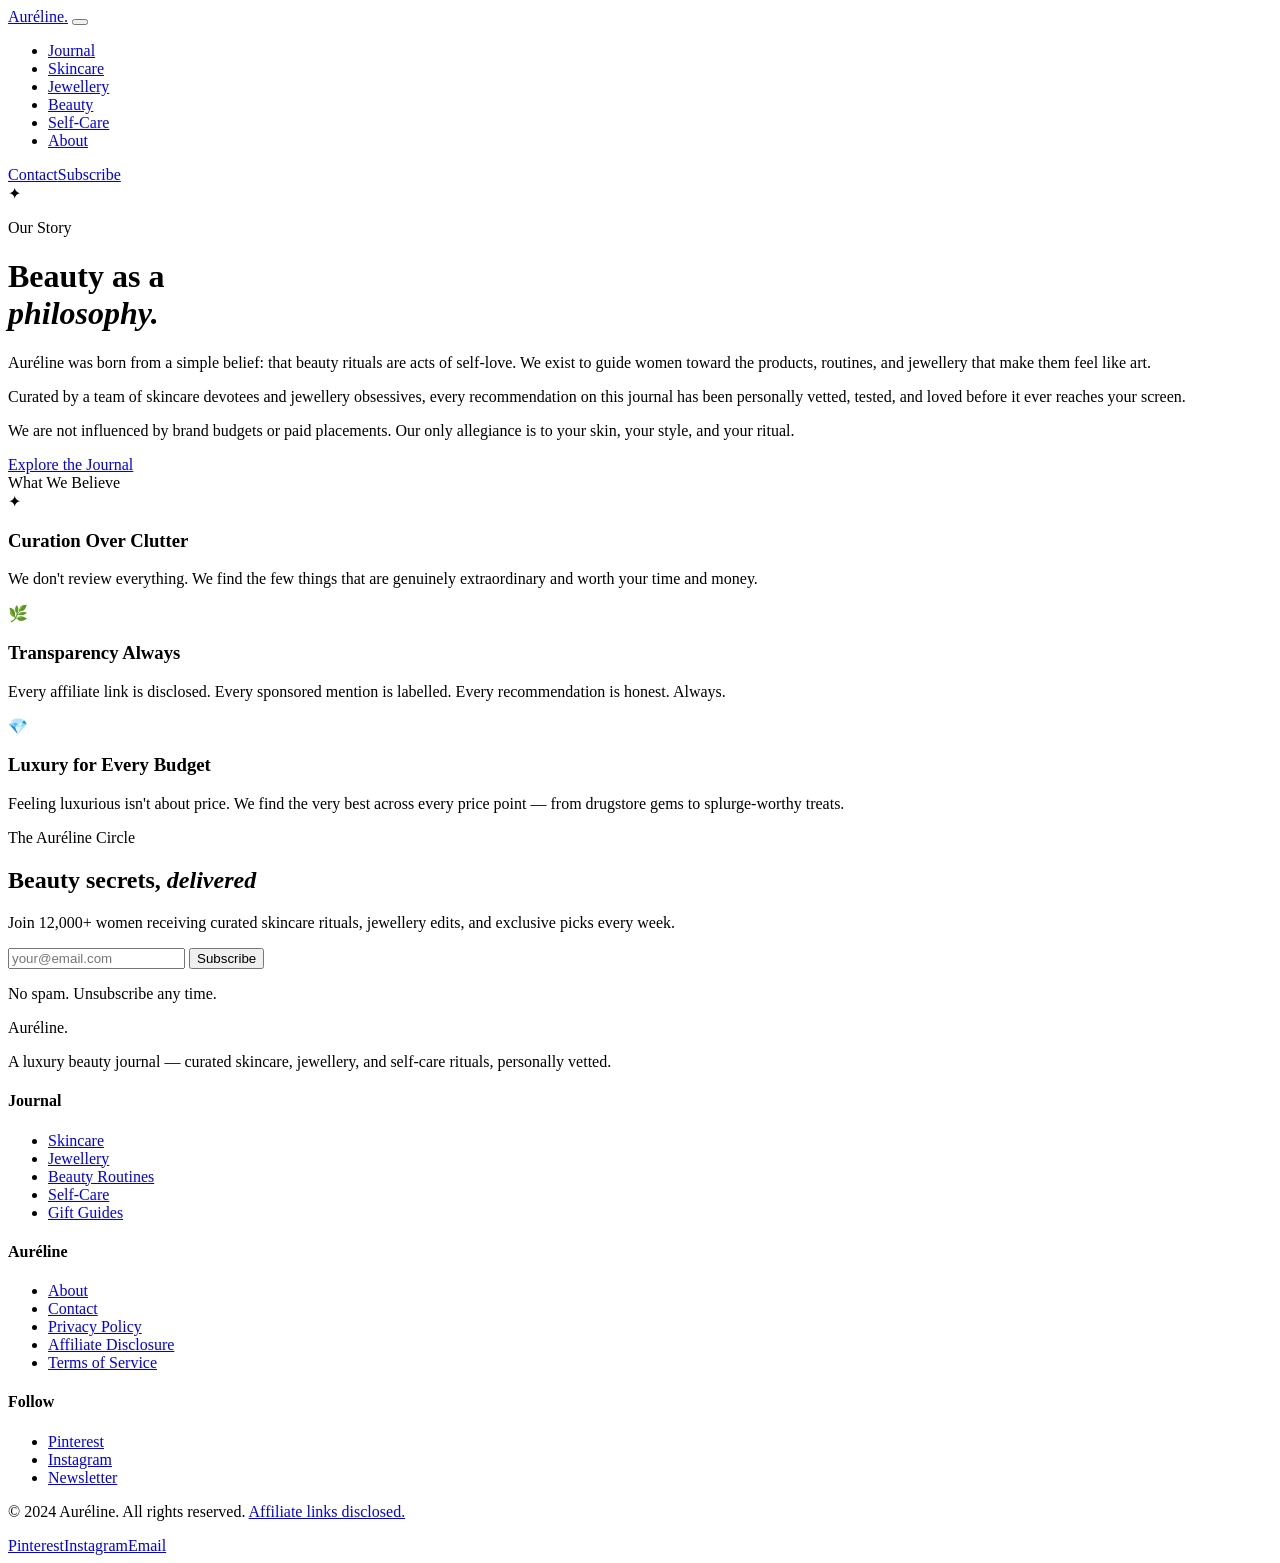
==== about.html @ 383e80b3 "Add files via upload" ====
<!DOCTYPE html>
<html lang="en">
<head>
  <meta charset="UTF-8" /><meta name="viewport" content="width=device-width, initial-scale=1.0" />
  <title>About — Auréline</title>
  <meta name="description" content="The story behind Auréline — a luxury beauty journal built on honesty, curation, and the belief that skincare is self-love." />
  <link rel="preconnect" href="https://fonts.googleapis.com" /><link rel="preconnect" href="https://fonts.gstatic.com" crossorigin />
  <link href="https://fonts.googleapis.com/css2?family=Cormorant+Garamond:ital,wght@0,300;0,400;0,500;1,300;1,400&family=Jost:wght@300;400;500&display=swap" rel="stylesheet" />
  <link rel="icon" href="/images/favicon.svg" type="image/svg+xml" />
  <link rel="stylesheet" href="/css/style.css" />
</head>
<body>
  <nav id="navbar"><div class="nav-inner">
    <a class="nav-logo" href="/">Auréline<span>.</span></a>
    <button class="nav-hamburger" id="hamburger" aria-label="Open menu" aria-expanded="false"><span></span><span></span><span></span></button>
    <ul class="nav-links" id="nav-links">
      <li><a href="/blog.html">Journal</a></li><li><a href="/category-skincare.html">Skincare</a></li>
      <li><a href="/category-jewellery.html">Jewellery</a></li><li><a href="/category-beauty.html">Beauty</a></li>
      <li><a href="/category-selfcare.html">Self-Care</a></li><li><a href="/about.html">About</a></li>
    </ul>
    <div class="nav-right"><a href="/contact.html" class="nav-link-text">Contact</a><a href="#newsletter" class="btn-gold">Subscribe</a></div>
  </div></nav>

  <div class="about-hero">
    <div class="about-img">✦</div>
    <div class="about-text">
      <p class="eyebrow">Our Story</p>
      <h1>Beauty as a<br><em>philosophy.</em></h1>
      <p>Auréline was born from a simple belief: that beauty rituals are acts of self-love. We exist to guide women toward the products, routines, and jewellery that make them feel like art.</p>
      <p>Curated by a team of skincare devotees and jewellery obsessives, every recommendation on this journal has been personally vetted, tested, and loved before it ever reaches your screen.</p>
      <p>We are not influenced by brand budgets or paid placements. Our only allegiance is to your skin, your style, and your ritual.</p>
      <a href="/blog.html" class="btn-gold" style="margin-top:8px;">Explore the Journal</a>
    </div>
  </div>

  <div class="divider"><div class="divider-line"></div><span class="divider-text">What We Believe</span><div class="divider-line"></div></div>

  <div class="values-grid">
    <div class="value-card">
      <span class="value-icon">✦</span>
      <h3>Curation Over Clutter</h3>
      <p>We don't review everything. We find the few things that are genuinely extraordinary and worth your time and money.</p>
    </div>
    <div class="value-card">
      <span class="value-icon">🌿</span>
      <h3>Transparency Always</h3>
      <p>Every affiliate link is disclosed. Every sponsored mention is labelled. Every recommendation is honest. Always.</p>
    </div>
    <div class="value-card">
      <span class="value-icon">💎</span>
      <h3>Luxury for Every Budget</h3>
      <p>Feeling luxurious isn't about price. We find the very best across every price point — from drugstore gems to splurge-worthy treats.</p>
    </div>
  </div>

  <section class="newsletter" id="newsletter">
    <p class="eyebrow">The Auréline Circle</p>
    <h2>Beauty secrets, <em>delivered</em></h2>
    <p>Join 12,000+ women receiving curated skincare rituals, jewellery edits, and exclusive picks every week.</p>
    <form class="newsletter-form" onsubmit="handleSubscribe(event)">
      <input type="email" placeholder="your@email.com" required aria-label="Email address" />
      <button type="submit">Subscribe</button>
    </form>
    <p class="newsletter-fine">No spam. Unsubscribe any time.</p>
  </section>

  <footer>
    <div class="footer-grid">
      <div class="footer-brand"><p class="footer-logo">Auréline<span>.</span></p><p>A luxury beauty journal — curated skincare, jewellery, and self-care rituals, personally vetted.</p></div>
      <div class="footer-col"><h4>Journal</h4><ul><li><a href="/category-skincare.html">Skincare</a></li><li><a href="/category-jewellery.html">Jewellery</a></li><li><a href="/category-beauty.html">Beauty Routines</a></li><li><a href="/category-selfcare.html">Self-Care</a></li><li><a href="/category-gifts.html">Gift Guides</a></li></ul></div>
      <div class="footer-col"><h4>Auréline</h4><ul><li><a href="/about.html">About</a></li><li><a href="/contact.html">Contact</a></li><li><a href="/privacy.html">Privacy Policy</a></li><li><a href="/disclosure.html">Affiliate Disclosure</a></li><li><a href="/terms.html">Terms of Service</a></li></ul></div>
      <div class="footer-col"><h4>Follow</h4><ul><li><a href="https://pinterest.com" target="_blank" rel="noopener">Pinterest</a></li><li><a href="https://instagram.com" target="_blank" rel="noopener">Instagram</a></li><li><a href="#newsletter">Newsletter</a></li></ul></div>
    </div>
    <div class="footer-bottom">
      <p>© 2024 Auréline. All rights reserved. <a href="/disclosure.html">Affiliate links disclosed.</a></p>
      <div class="footer-social"><a href="https://pinterest.com" target="_blank" rel="noopener">Pinterest</a><a href="https://instagram.com" target="_blank" rel="noopener">Instagram</a><a href="mailto:hello@aureline.com">Email</a></div>
    </div>
  </footer>
  <script src="/js/main.js"></script>
</body>
</html>
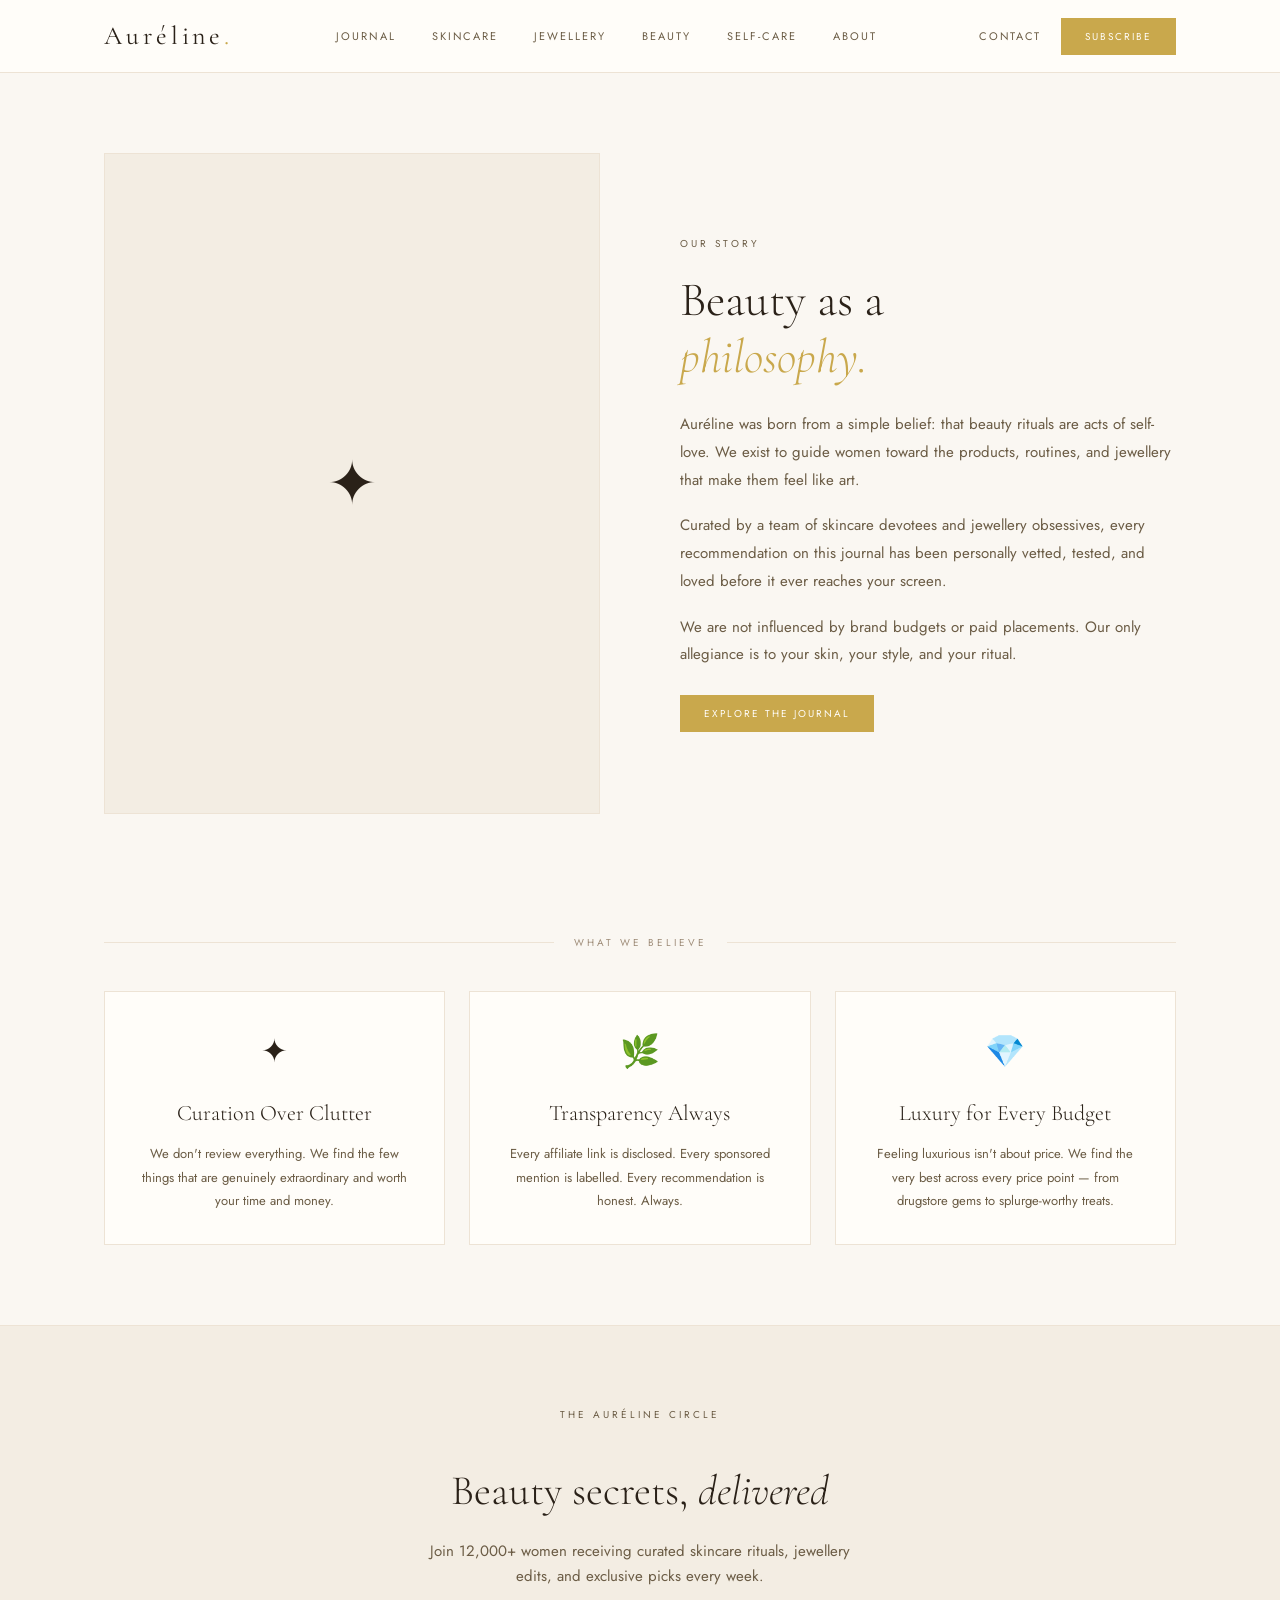
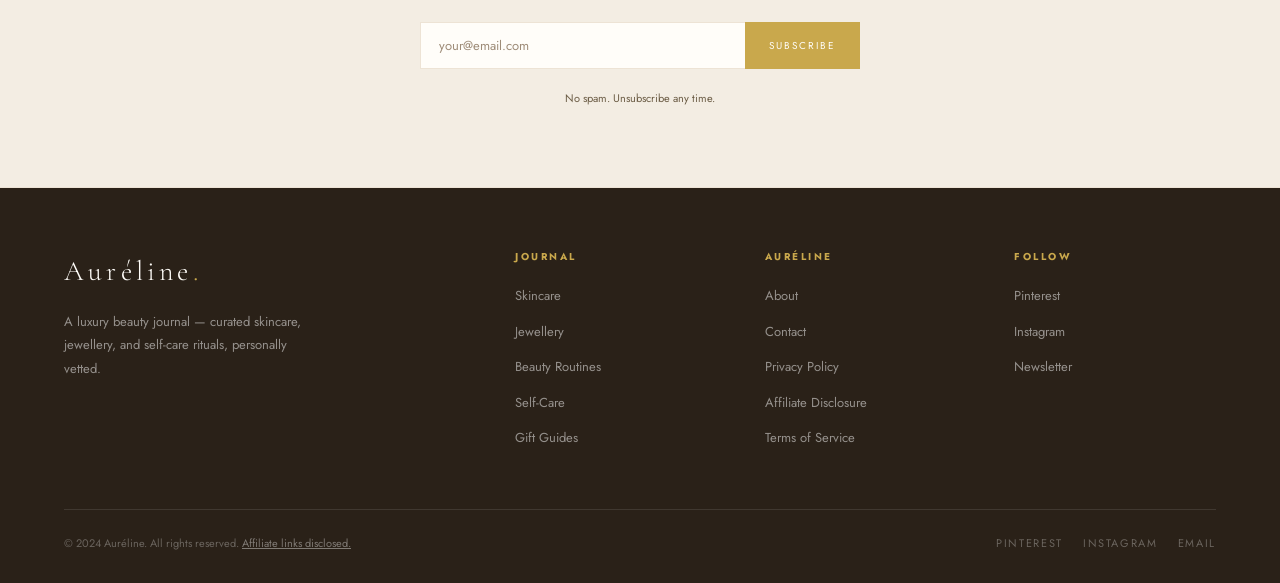
==== commit 7bd8da86: "Add files via upload" ====
--- a/about.html
+++ b/about.html
@@ -7,7 +7,1086 @@
   <link rel="preconnect" href="https://fonts.googleapis.com" /><link rel="preconnect" href="https://fonts.gstatic.com" crossorigin />
   <link href="https://fonts.googleapis.com/css2?family=Cormorant+Garamond:ital,wght@0,300;0,400;0,500;1,300;1,400&family=Jost:wght@300;400;500&display=swap" rel="stylesheet" />
   <link rel="icon" href="/images/favicon.svg" type="image/svg+xml" />
-  <link rel="stylesheet" href="/css/style.css" />
+
+  <link rel="preconnect" href="https://fonts.googleapis.com" />
+  <link rel="preconnect" href="https://fonts.gstatic.com" crossorigin />
+  <link href="https://fonts.googleapis.com/css2?family=Cormorant+Garamond:ital,wght@0,300;0,400;0,500;1,300;1,400&family=Jost:wght@300;400;500&display=swap" rel="stylesheet" />
+  <style>
+/* =============================================
+   AURÉLINE — Main Stylesheet
+   ============================================= */
+
+/* ---- RESET & BASE ---- */
+*, *::before, *::after { margin: 0; padding: 0; box-sizing: border-box; }
+
+:root {
+  --cream: #FAF7F2;
+  --cream2: #F3EDE3;
+  --cream3: #EDE3D5;
+  --gold: #C9A84C;
+  --gold-light: #E8D5A3;
+  --gold-pale: #F5EDDA;
+  --text-dark: #2A2118;
+  --text-mid: #6B5C45;
+  --text-light: #9E8C78;
+  --white: #FFFDF9;
+  --serif: 'Cormorant Garamond', Georgia, serif;
+  --sans: 'Jost', sans-serif;
+  --max-w: 1200px;
+  --side: 5%;
+}
+
+html { scroll-behavior: smooth; }
+
+body {
+  background: var(--cream);
+  font-family: var(--sans);
+  color: var(--text-dark);
+  font-size: 15px;
+  line-height: 1.7;
+  overflow-x: hidden;
+}
+
+img { max-width: 100%; display: block; }
+a { text-decoration: none; color: inherit; }
+
+/* ---- UTILITY ---- */
+.eyebrow {
+  font-size: 10px;
+  letter-spacing: 0.3em;
+  text-transform: uppercase;
+  color: var(--gold);
+  display: block;
+  margin-bottom: 12px;
+}
+
+.section-wrap {
+  padding: 60px var(--side) 80px;
+  max-width: var(--max-w);
+  margin: 0 auto;
+}
+
+.section-header {
+  text-align: center;
+  margin-bottom: 40px;
+}
+
+.section-header h2 {
+  font-family: var(--serif);
+  font-size: 44px;
+  font-weight: 300;
+  color: var(--text-dark);
+}
+
+.section-header h2 em { font-style: italic; color: var(--gold); }
+
+.divider {
+  display: flex;
+  align-items: center;
+  gap: 20px;
+  padding: 40px var(--side);
+  max-width: var(--max-w);
+  margin: 0 auto;
+}
+
+.divider-line { flex: 1; height: 1px; background: var(--cream3); }
+.divider-text { font-size: 10px; letter-spacing: 0.3em; text-transform: uppercase; color: var(--text-light); white-space: nowrap; }
+
+/* ---- BUTTONS ---- */
+.btn-gold {
+  display: inline-block;
+  background: var(--gold);
+  color: var(--white);
+  padding: 10px 24px;
+  font-size: 10px;
+  letter-spacing: 0.2em;
+  text-transform: uppercase;
+  border: none;
+  cursor: pointer;
+  font-family: var(--sans);
+  transition: background 0.2s;
+}
+
+.btn-gold:hover { background: #b8963e; color: var(--white); }
+
+.btn-outline {
+  display: inline-block;
+  border: 1px solid var(--gold);
+  color: var(--gold);
+  padding: 10px 24px;
+  font-size: 10px;
+  letter-spacing: 0.2em;
+  text-transform: uppercase;
+  background: none;
+  cursor: pointer;
+  font-family: var(--sans);
+  transition: all 0.2s;
+}
+
+.btn-outline:hover { background: var(--gold); color: var(--white); }
+
+/* ---- NAVBAR ---- */
+#navbar {
+  background: var(--white);
+  border-bottom: 1px solid var(--cream3);
+  position: sticky;
+  top: 0;
+  z-index: 1000;
+}
+
+.nav-inner {
+  max-width: var(--max-w);
+  margin: 0 auto;
+  padding: 0 var(--side);
+  display: flex;
+  align-items: center;
+  justify-content: space-between;
+  height: 72px;
+}
+
+.nav-logo {
+  font-family: var(--serif);
+  font-size: 26px;
+  font-weight: 400;
+  letter-spacing: 0.15em;
+  color: var(--text-dark);
+}
+
+.nav-logo span { color: var(--gold); }
+
+.nav-links {
+  display: flex;
+  gap: 36px;
+  list-style: none;
+}
+
+.nav-links a {
+  font-size: 11px;
+  letter-spacing: 0.18em;
+  text-transform: uppercase;
+  color: var(--text-mid);
+  transition: color 0.2s;
+}
+
+.nav-links a:hover { color: var(--gold); }
+
+.nav-right {
+  display: flex;
+  align-items: center;
+  gap: 20px;
+}
+
+.nav-link-text {
+  font-size: 11px;
+  letter-spacing: 0.15em;
+  text-transform: uppercase;
+  color: var(--text-mid);
+  transition: color 0.2s;
+}
+
+.nav-link-text:hover { color: var(--gold); }
+
+/* Hamburger */
+.nav-hamburger {
+  display: none;
+  flex-direction: column;
+  gap: 5px;
+  background: none;
+  border: none;
+  cursor: pointer;
+  padding: 4px;
+}
+
+.nav-hamburger span {
+  display: block;
+  width: 22px;
+  height: 1.5px;
+  background: var(--text-dark);
+  transition: all 0.2s;
+}
+
+/* ---- HERO ---- */
+.hero {
+  background: var(--cream);
+  padding: 100px var(--side) 80px;
+}
+
+.hero-inner {
+  max-width: var(--max-w);
+  margin: 0 auto;
+  display: grid;
+  grid-template-columns: 1fr 1fr;
+  gap: 80px;
+  align-items: center;
+}
+
+.hero-text h1 {
+  font-family: var(--serif);
+  font-size: 72px;
+  font-weight: 300;
+  line-height: 1.1;
+  color: var(--text-dark);
+  margin-bottom: 24px;
+}
+
+.hero-text h1 em { font-style: italic; color: var(--gold); }
+
+.hero-desc {
+  font-size: 15px;
+  color: var(--text-mid);
+  line-height: 1.8;
+  margin-bottom: 36px;
+  max-width: 420px;
+}
+
+.hero-ctas { display: flex; gap: 16px; align-items: center; flex-wrap: wrap; }
+
+.hero-visual { position: relative; }
+
+.hero-img-frame {
+  background: var(--cream2);
+  aspect-ratio: 4/5;
+  display: flex;
+  align-items: center;
+  justify-content: center;
+  position: relative;
+  overflow: hidden;
+  border: 1px solid var(--gold-light);
+}
+
+.hero-img-placeholder { text-align: center; padding: 40px; }
+.hero-icon { font-size: 48px; display: block; margin-bottom: 16px; }
+.hero-img-placeholder p { font-family: var(--serif); font-size: 18px; font-style: italic; color: var(--text-light); }
+
+.hero-badge {
+  position: absolute;
+  bottom: -20px;
+  left: -20px;
+  background: var(--gold);
+  color: var(--white);
+  padding: 16px 20px;
+  text-align: center;
+}
+
+.hero-badge .num {
+  font-family: var(--serif);
+  font-size: 32px;
+  font-weight: 300;
+  display: block;
+  line-height: 1;
+}
+
+.hero-badge .label {
+  font-size: 9px;
+  letter-spacing: 0.2em;
+  text-transform: uppercase;
+  opacity: 0.9;
+}
+
+/* ---- FEATURED POSTS ---- */
+.posts-grid {
+  display: grid;
+  grid-template-columns: 2fr 1fr 1fr;
+  gap: 24px;
+}
+
+.post-card {
+  background: var(--white);
+  display: block;
+  transition: transform 0.2s;
+}
+
+.post-card:hover { transform: translateY(-3px); }
+
+.post-img {
+  background: var(--cream2);
+  aspect-ratio: 4/3;
+  display: flex;
+  align-items: center;
+  justify-content: center;
+  position: relative;
+  overflow: hidden;
+}
+
+.post-card.featured .post-img { aspect-ratio: 3/2; }
+.post-img-icon { font-size: 40px; opacity: 0.5; }
+
+.post-cat {
+  position: absolute;
+  top: 16px;
+  left: 16px;
+  background: var(--gold);
+  color: var(--white);
+  font-size: 9px;
+  letter-spacing: 0.2em;
+  text-transform: uppercase;
+  padding: 5px 12px;
+}
+
+.post-body { padding: 20px; }
+.post-meta { font-size: 11px; color: var(--text-light); letter-spacing: 0.1em; margin-bottom: 8px; }
+.post-title { font-family: var(--serif); font-size: 22px; font-weight: 400; line-height: 1.3; color: var(--text-dark); margin-bottom: 10px; }
+.post-card.small .post-title { font-size: 17px; }
+.post-excerpt { font-size: 13px; color: var(--text-mid); line-height: 1.7; margin-bottom: 14px; }
+.post-read { font-size: 10px; letter-spacing: 0.2em; text-transform: uppercase; color: var(--gold); }
+
+/* ---- CATEGORY STRIP ---- */
+.cat-strip {
+  background: var(--text-dark);
+  padding: 40px var(--side);
+  display: flex;
+  gap: 0;
+  overflow-x: auto;
+}
+
+.cat-item {
+  flex: 1;
+  min-width: 140px;
+  text-align: center;
+  padding: 24px 20px;
+  border-right: 1px solid rgba(255,255,255,0.1);
+  transition: background 0.2s;
+  display: block;
+}
+
+.cat-item:last-child { border-right: none; }
+.cat-item:hover { background: rgba(201,168,76,0.1); }
+.cat-icon { font-size: 24px; display: block; margin-bottom: 10px; }
+.cat-name { font-size: 10px; letter-spacing: 0.22em; text-transform: uppercase; color: rgba(255,255,255,0.7); display: block; margin-bottom: 4px; }
+.cat-count { font-size: 11px; color: var(--gold); display: block; }
+
+/* ---- PRODUCT GRID ---- */
+.product-grid {
+  display: grid;
+  grid-template-columns: repeat(4, 1fr);
+  gap: 20px;
+}
+
+.product-card {
+  background: var(--white);
+  padding: 20px;
+  text-align: center;
+  position: relative;
+  transition: transform 0.2s;
+  display: block;
+}
+
+.product-card:hover { transform: translateY(-4px); }
+.product-card::after { content: ''; position: absolute; bottom: 0; left: 0; right: 0; height: 2px; background: var(--gold); transform: scaleX(0); transition: transform 0.2s; }
+.product-card:hover::after { transform: scaleX(1); }
+
+.product-img {
+  background: var(--cream2);
+  aspect-ratio: 1;
+  display: flex;
+  align-items: center;
+  justify-content: center;
+  margin-bottom: 14px;
+  font-size: 36px;
+}
+
+.product-badge {
+  position: absolute;
+  top: 12px;
+  right: 12px;
+  background: var(--gold-pale);
+  color: var(--gold);
+  font-size: 9px;
+  letter-spacing: 0.1em;
+  padding: 3px 8px;
+  border: 1px solid var(--gold-light);
+}
+
+.product-brand { font-size: 10px; letter-spacing: 0.2em; text-transform: uppercase; color: var(--text-light); margin-bottom: 6px; }
+.product-name { font-family: var(--serif); font-size: 17px; color: var(--text-dark); margin-bottom: 8px; line-height: 1.3; }
+.product-price { font-size: 15px; color: var(--gold); font-weight: 500; margin-bottom: 14px; }
+.stars { color: var(--gold); font-size: 12px; margin-bottom: 6px; }
+
+.btn-amazon {
+  display: block;
+  background: var(--text-dark);
+  color: var(--white);
+  padding: 9px 14px;
+  font-size: 9px;
+  letter-spacing: 0.18em;
+  text-transform: uppercase;
+  font-family: var(--sans);
+  transition: background 0.2s;
+  text-align: center;
+}
+
+.btn-amazon:hover { background: var(--gold); color: var(--white); }
+
+/* ---- NEWSLETTER ---- */
+.newsletter {
+  background: var(--cream2);
+  border-top: 1px solid var(--cream3);
+  border-bottom: 1px solid var(--cream3);
+  padding: 80px var(--side);
+  text-align: center;
+}
+
+.newsletter h2 {
+  font-family: var(--serif);
+  font-size: 42px;
+  font-weight: 300;
+  color: var(--text-dark);
+  margin-bottom: 12px;
+}
+
+.newsletter h2 em { font-style: italic; }
+.newsletter p { color: var(--text-mid); margin-bottom: 32px; max-width: 460px; margin-left: auto; margin-right: auto; }
+
+.newsletter-form {
+  display: flex;
+  max-width: 440px;
+  margin: 0 auto 20px;
+}
+
+.newsletter-form input {
+  flex: 1;
+  padding: 13px 18px;
+  border: 1px solid var(--cream3);
+  background: var(--white);
+  font-family: var(--sans);
+  font-size: 13px;
+  color: var(--text-dark);
+  outline: none;
+  border-right: none;
+}
+
+.newsletter-form input:focus { border-color: var(--gold); }
+.newsletter-form input::placeholder { color: var(--text-light); }
+
+.newsletter-form button {
+  padding: 13px 24px;
+  background: var(--gold);
+  color: var(--white);
+  border: none;
+  font-family: var(--sans);
+  font-size: 10px;
+  letter-spacing: 0.2em;
+  text-transform: uppercase;
+  cursor: pointer;
+  transition: background 0.2s;
+}
+
+.newsletter-form button:hover { background: #b8963e; }
+.newsletter-fine { font-size: 11px; color: var(--text-light); margin-bottom: 0 !important; }
+
+/* ---- SOCIAL GRID ---- */
+.social-section { padding-bottom: 80px; }
+
+.social-grid {
+  display: grid;
+  grid-template-columns: repeat(6, 1fr);
+  gap: 8px;
+}
+
+.social-img {
+  background: var(--cream2);
+  aspect-ratio: 1;
+  display: flex;
+  align-items: center;
+  justify-content: center;
+  font-size: 28px;
+  cursor: pointer;
+  transition: opacity 0.2s;
+  border: 1px solid var(--cream3);
+}
+
+.social-img:hover { opacity: 0.8; }
+
+/* ---- FOOTER ---- */
+footer {
+  background: var(--text-dark);
+  padding: 60px var(--side) 30px;
+}
+
+.footer-grid {
+  display: grid;
+  grid-template-columns: 2fr 1fr 1fr 1fr;
+  gap: 48px;
+  max-width: var(--max-w);
+  margin: 0 auto 48px;
+}
+
+.footer-logo {
+  font-family: var(--serif);
+  font-size: 28px;
+  font-weight: 300;
+  color: var(--white);
+  letter-spacing: 0.15em;
+  margin-bottom: 14px;
+}
+
+.footer-logo span { color: var(--gold); }
+.footer-brand p:not(.footer-logo) { font-size: 13px; color: rgba(255,255,255,0.5); line-height: 1.8; max-width: 260px; }
+
+.footer-col h4 {
+  font-size: 10px;
+  letter-spacing: 0.25em;
+  text-transform: uppercase;
+  color: var(--gold);
+  margin-bottom: 18px;
+}
+
+.footer-col ul { list-style: none; }
+.footer-col ul li { margin-bottom: 10px; }
+
+.footer-col ul li a {
+  font-size: 13px;
+  color: rgba(255,255,255,0.5);
+  transition: color 0.2s;
+}
+
+.footer-col ul li a:hover { color: var(--white); }
+
+.footer-bottom {
+  border-top: 1px solid rgba(255,255,255,0.1);
+  padding-top: 24px;
+  max-width: var(--max-w);
+  margin: 0 auto;
+  display: flex;
+  justify-content: space-between;
+  align-items: center;
+  flex-wrap: wrap;
+  gap: 12px;
+}
+
+.footer-bottom p { font-size: 11px; color: rgba(255,255,255,0.3); }
+.footer-bottom p a { color: rgba(255,255,255,0.4); text-decoration: underline; }
+
+.footer-social { display: flex; gap: 20px; }
+
+.footer-social a {
+  font-size: 11px;
+  letter-spacing: 0.15em;
+  color: rgba(255,255,255,0.3);
+  text-transform: uppercase;
+  transition: color 0.2s;
+}
+
+.footer-social a:hover { color: var(--gold); }
+
+/* ---- BLOG PAGE ---- */
+.blog-hero {
+  background: var(--cream2);
+  padding: 60px var(--side);
+  text-align: center;
+  border-bottom: 1px solid var(--cream3);
+}
+
+.blog-hero h1 {
+  font-family: var(--serif);
+  font-size: 56px;
+  font-weight: 300;
+  color: var(--text-dark);
+  margin-bottom: 16px;
+}
+
+.blog-filter {
+  display: flex;
+  gap: 8px;
+  justify-content: center;
+  flex-wrap: wrap;
+  margin-top: 24px;
+}
+
+.filter-btn {
+  border: 1px solid var(--cream3);
+  background: var(--white);
+  color: var(--text-mid);
+  padding: 7px 18px;
+  font-size: 10px;
+  letter-spacing: 0.18em;
+  text-transform: uppercase;
+  cursor: pointer;
+  font-family: var(--sans);
+  transition: all 0.2s;
+}
+
+.filter-btn:hover, .filter-btn.active {
+  border-color: var(--gold);
+  color: var(--gold);
+  background: var(--gold-pale);
+}
+
+.blog-grid {
+  display: grid;
+  grid-template-columns: repeat(3, 1fr);
+  gap: 32px;
+}
+
+/* ---- ARTICLE PAGE ---- */
+.article-wrapper {
+  max-width: 780px;
+  margin: 0 auto;
+  padding: 60px var(--side);
+}
+
+.article-cat {
+  font-size: 10px;
+  letter-spacing: 0.25em;
+  text-transform: uppercase;
+  color: var(--gold);
+  margin-bottom: 16px;
+  display: block;
+}
+
+.article-title {
+  font-family: var(--serif);
+  font-size: 52px;
+  font-weight: 300;
+  line-height: 1.15;
+  color: var(--text-dark);
+  margin-bottom: 20px;
+}
+
+.article-meta {
+  display: flex;
+  gap: 16px;
+  align-items: center;
+  flex-wrap: wrap;
+  padding: 16px 0;
+  border-top: 1px solid var(--cream3);
+  border-bottom: 1px solid var(--cream3);
+  margin-bottom: 36px;
+}
+
+.article-meta span { font-size: 12px; color: var(--text-light); }
+
+.pin-btn {
+  margin-left: auto;
+  background: #E60023;
+  color: white;
+  border: none;
+  padding: 7px 14px;
+  font-size: 10px;
+  letter-spacing: 0.1em;
+  cursor: pointer;
+  font-family: var(--sans);
+  display: inline-flex;
+  align-items: center;
+  gap: 6px;
+  transition: background 0.2s;
+  text-decoration: none;
+}
+
+.pin-btn:hover { background: #c0001d; color: white; }
+
+.article-hero-img {
+  background: var(--cream2);
+  aspect-ratio: 2/3;
+  max-width: 360px;
+  margin: 0 auto 40px;
+  display: flex;
+  align-items: center;
+  justify-content: center;
+  font-size: 56px;
+  border: 1px solid var(--cream3);
+}
+
+/* Table of Contents */
+.toc {
+  background: var(--gold-pale);
+  border-left: 3px solid var(--gold);
+  padding: 24px 28px;
+  margin-bottom: 40px;
+}
+
+.toc h3 {
+  font-size: 11px;
+  letter-spacing: 0.2em;
+  text-transform: uppercase;
+  color: var(--text-mid);
+  margin-bottom: 12px;
+}
+
+.toc ol { padding-left: 18px; }
+.toc ol li { margin-bottom: 6px; }
+.toc ol li a { font-size: 14px; color: var(--gold); }
+.toc ol li a:hover { text-decoration: underline; }
+
+/* Article Body */
+.article-body h2 {
+  font-family: var(--serif);
+  font-size: 32px;
+  font-weight: 300;
+  color: var(--text-dark);
+  margin: 40px 0 16px;
+  border-bottom: 1px solid var(--cream3);
+  padding-bottom: 12px;
+}
+
+.article-body p { color: var(--text-mid); margin-bottom: 20px; line-height: 1.85; }
+
+.article-body .highlight {
+  background: var(--gold-pale);
+  border-left: 3px solid var(--gold);
+  padding: 16px 20px;
+  margin: 28px 0;
+  font-family: var(--serif);
+  font-size: 18px;
+  font-style: italic;
+  color: var(--text-dark);
+}
+
+/* Comparison Table */
+.comparison-table { width: 100%; border-collapse: collapse; margin: 32px 0; font-size: 13px; }
+.comparison-table th { background: var(--text-dark); color: var(--white); padding: 12px 16px; text-align: left; font-size: 10px; letter-spacing: 0.15em; text-transform: uppercase; font-weight: 400; }
+.comparison-table td { padding: 12px 16px; border-bottom: 1px solid var(--cream3); color: var(--text-mid); }
+.comparison-table tr:hover td { background: var(--gold-pale); }
+.comparison-table .pick { color: var(--gold); font-weight: 500; }
+
+/* Best Picks */
+.best-picks {
+  background: var(--cream2);
+  border: 1px solid var(--cream3);
+  padding: 28px;
+  margin: 36px 0;
+}
+
+.best-picks h3 {
+  font-family: var(--serif);
+  font-size: 24px;
+  font-weight: 300;
+  color: var(--text-dark);
+  margin-bottom: 20px;
+}
+
+.best-pick-item {
+  display: flex;
+  align-items: flex-start;
+  gap: 16px;
+  padding: 14px 0;
+  border-bottom: 1px solid var(--cream3);
+}
+
+.best-pick-item:last-child { border-bottom: none; padding-bottom: 0; }
+
+.pick-num {
+  background: var(--gold);
+  color: var(--white);
+  width: 28px;
+  height: 28px;
+  display: flex;
+  align-items: center;
+  justify-content: center;
+  font-size: 12px;
+  flex-shrink: 0;
+  font-family: var(--serif);
+}
+
+.pick-info { flex: 1; }
+.pick-info strong { font-family: var(--serif); font-size: 16px; font-weight: 400; display: block; margin-bottom: 4px; color: var(--text-dark); }
+.pick-info span { font-size: 13px; color: var(--text-mid); }
+
+.pick-btn {
+  background: var(--gold);
+  color: var(--white);
+  border: none;
+  padding: 7px 14px;
+  font-size: 9px;
+  letter-spacing: 0.15em;
+  text-transform: uppercase;
+  cursor: pointer;
+  font-family: var(--sans);
+  white-space: nowrap;
+  transition: background 0.2s;
+  text-decoration: none;
+  display: inline-block;
+}
+
+.pick-btn:hover { background: #b8963e; color: var(--white); }
+
+.affiliate-notice {
+  font-size: 12px;
+  color: var(--text-light);
+  background: var(--cream2);
+  padding: 12px 16px;
+  border-left: 3px solid var(--cream3);
+  margin-top: 40px;
+}
+
+/* ---- ABOUT PAGE ---- */
+.about-hero {
+  display: grid;
+  grid-template-columns: 1fr 1fr;
+  gap: 80px;
+  align-items: center;
+  padding: 80px var(--side);
+  max-width: var(--max-w);
+  margin: 0 auto;
+}
+
+.about-img {
+  background: var(--cream2);
+  aspect-ratio: 3/4;
+  display: flex;
+  align-items: center;
+  justify-content: center;
+  font-size: 60px;
+  border: 1px solid var(--cream3);
+}
+
+.about-text h1 {
+  font-family: var(--serif);
+  font-size: 48px;
+  font-weight: 300;
+  line-height: 1.2;
+  margin-bottom: 24px;
+}
+
+.about-text h1 em { font-style: italic; color: var(--gold); }
+.about-text p { color: var(--text-mid); margin-bottom: 18px; line-height: 1.85; }
+
+.values-grid {
+  display: grid;
+  grid-template-columns: repeat(3, 1fr);
+  gap: 24px;
+  padding: 0 var(--side) 80px;
+  max-width: var(--max-w);
+  margin: 0 auto;
+}
+
+.value-card {
+  background: var(--white);
+  padding: 32px;
+  text-align: center;
+  border: 1px solid var(--cream3);
+}
+
+.value-icon { font-size: 32px; margin-bottom: 16px; display: block; }
+.value-card h3 { font-family: var(--serif); font-size: 22px; font-weight: 300; color: var(--text-dark); margin-bottom: 10px; }
+.value-card p { font-size: 13px; color: var(--text-mid); line-height: 1.8; }
+
+/* ---- CONTACT PAGE ---- */
+.contact-wrapper {
+  display: grid;
+  grid-template-columns: 1fr 1fr;
+  gap: 80px;
+  padding: 80px var(--side);
+  max-width: 1100px;
+  margin: 0 auto;
+}
+
+.contact-info h1 {
+  font-family: var(--serif);
+  font-size: 48px;
+  font-weight: 300;
+  margin-bottom: 20px;
+}
+
+.contact-info > p { color: var(--text-mid); line-height: 1.85; margin-bottom: 32px; }
+
+.contact-detail {
+  display: flex;
+  align-items: flex-start;
+  gap: 12px;
+  margin-bottom: 20px;
+}
+
+.contact-icon {
+  width: 36px;
+  height: 36px;
+  background: var(--gold-pale);
+  border: 1px solid var(--gold-light);
+  display: flex;
+  align-items: center;
+  justify-content: center;
+  font-size: 16px;
+  flex-shrink: 0;
+}
+
+.contact-detail p { margin: 0; font-size: 13px; color: var(--text-mid); }
+.contact-detail strong { display: block; font-size: 12px; font-weight: 500; color: var(--text-dark); letter-spacing: 0.05em; margin-bottom: 2px; }
+
+.contact-form {
+  background: var(--white);
+  padding: 40px;
+  border: 1px solid var(--cream3);
+}
+
+.form-row { margin-bottom: 20px; }
+
+.form-row label {
+  display: block;
+  font-size: 10px;
+  letter-spacing: 0.18em;
+  text-transform: uppercase;
+  color: var(--text-mid);
+  margin-bottom: 7px;
+}
+
+.form-row input,
+.form-row textarea,
+.form-row select {
+  width: 100%;
+  padding: 11px 14px;
+  border: 1px solid var(--cream3);
+  background: var(--cream);
+  font-family: var(--sans);
+  font-size: 14px;
+  color: var(--text-dark);
+  outline: none;
+  transition: border-color 0.2s;
+  appearance: none;
+}
+
+.form-row input:focus,
+.form-row textarea:focus,
+.form-row select:focus { border-color: var(--gold); }
+
+.form-row textarea { resize: vertical; min-height: 120px; }
+
+.form-2col {
+  display: grid;
+  grid-template-columns: 1fr 1fr;
+  gap: 16px;
+}
+
+/* ---- POLICY PAGES ---- */
+.policy-wrapper {
+  max-width: 760px;
+  margin: 0 auto;
+  padding: 60px var(--side);
+}
+
+.policy-wrapper h1 {
+  font-family: var(--serif);
+  font-size: 44px;
+  font-weight: 300;
+  margin-bottom: 8px;
+}
+
+.policy-wrapper .updated { font-size: 12px; color: var(--text-light); margin-bottom: 40px; display: block; }
+
+.policy-wrapper h2 {
+  font-family: var(--serif);
+  font-size: 26px;
+  font-weight: 300;
+  color: var(--text-dark);
+  margin: 32px 0 12px;
+  border-bottom: 1px solid var(--cream3);
+  padding-bottom: 8px;
+}
+
+.policy-wrapper p { color: var(--text-mid); margin-bottom: 16px; line-height: 1.85; }
+.policy-wrapper ul { padding-left: 20px; margin-bottom: 16px; }
+.policy-wrapper ul li { color: var(--text-mid); margin-bottom: 6px; font-size: 14px; }
+
+.affiliate-box {
+  background: var(--gold-pale);
+  border: 1px solid var(--gold-light);
+  padding: 20px 24px;
+  margin: 32px 0;
+  border-left: 4px solid var(--gold);
+}
+
+.affiliate-box p { color: var(--text-dark); font-size: 14px; margin: 0; }
+
+/* ---- PAGE HERO (reusable) ---- */
+.page-hero {
+  background: var(--cream2);
+  padding: 60px var(--side);
+  text-align: center;
+  border-bottom: 1px solid var(--cream3);
+}
+
+.page-hero h1 {
+  font-family: var(--serif);
+  font-size: 52px;
+  font-weight: 300;
+  color: var(--text-dark);
+  margin-bottom: 12px;
+}
+
+.page-hero p { color: var(--text-mid); max-width: 500px; margin: 0 auto; }
+
+/* ---- TOAST ---- */
+.toast {
+  position: fixed;
+  bottom: 32px;
+  right: 32px;
+  background: var(--text-dark);
+  color: var(--white);
+  padding: 14px 24px;
+  font-size: 13px;
+  z-index: 9999;
+  opacity: 0;
+  transform: translateY(10px);
+  transition: all 0.3s;
+  pointer-events: none;
+  border-left: 3px solid var(--gold);
+}
+
+.toast.show { opacity: 1; transform: translateY(0); }
+
+/* =============================================
+   RESPONSIVE
+   ============================================= */
+
+@media (max-width: 1024px) {
+  .nav-links { gap: 22px; }
+  .hero-text h1 { font-size: 58px; }
+  .product-grid { grid-template-columns: repeat(2, 1fr); }
+  .footer-grid { grid-template-columns: 1fr 1fr; gap: 32px; }
+}
+
+@media (max-width: 768px) {
+  :root { --side: 6%; }
+
+  /* Nav mobile */
+  .nav-links {
+    display: none;
+    position: absolute;
+    top: 72px;
+    left: 0;
+    right: 0;
+    background: var(--white);
+    border-bottom: 1px solid var(--cream3);
+    flex-direction: column;
+    padding: 24px var(--side);
+    gap: 18px;
+  }
+
+  .nav-links.open { display: flex; }
+  .nav-hamburger { display: flex; }
+  .nav-right .nav-link-text { display: none; }
+
+  #navbar { position: sticky; }
+
+  .hero { padding: 60px var(--side); }
+  .hero-inner { grid-template-columns: 1fr; gap: 48px; }
+  .hero-text h1 { font-size: 48px; }
+
+  .posts-grid { grid-template-columns: 1fr; }
+  .blog-grid { grid-template-columns: 1fr; }
+  .about-hero { grid-template-columns: 1fr; gap: 40px; }
+  .contact-wrapper { grid-template-columns: 1fr; gap: 40px; }
+  .values-grid { grid-template-columns: 1fr; }
+  .social-grid { grid-template-columns: repeat(3, 1fr); }
+  .form-2col { grid-template-columns: 1fr; }
+  .article-title { font-size: 36px; }
+  .footer-grid { grid-template-columns: 1fr 1fr; gap: 28px; }
+  .section-header h2 { font-size: 34px; }
+  .newsletter h2 { font-size: 32px; }
+  .comparison-table { font-size: 12px; }
+  .comparison-table th, .comparison-table td { padding: 8px 10px; }
+}
+
+@media (max-width: 480px) {
+  .hero-text h1 { font-size: 38px; }
+  .product-grid { grid-template-columns: 1fr; }
+  .footer-grid { grid-template-columns: 1fr; }
+  .newsletter-form { flex-direction: column; }
+  .newsletter-form input { border-right: 1px solid var(--cream3); border-bottom: none; }
+  .article-title { font-size: 30px; }
+  .contact-form { padding: 24px 20px; }
+}
+
+  </style>
 </head>
 <body>
   <nav id="navbar"><div class="nav-inner">
